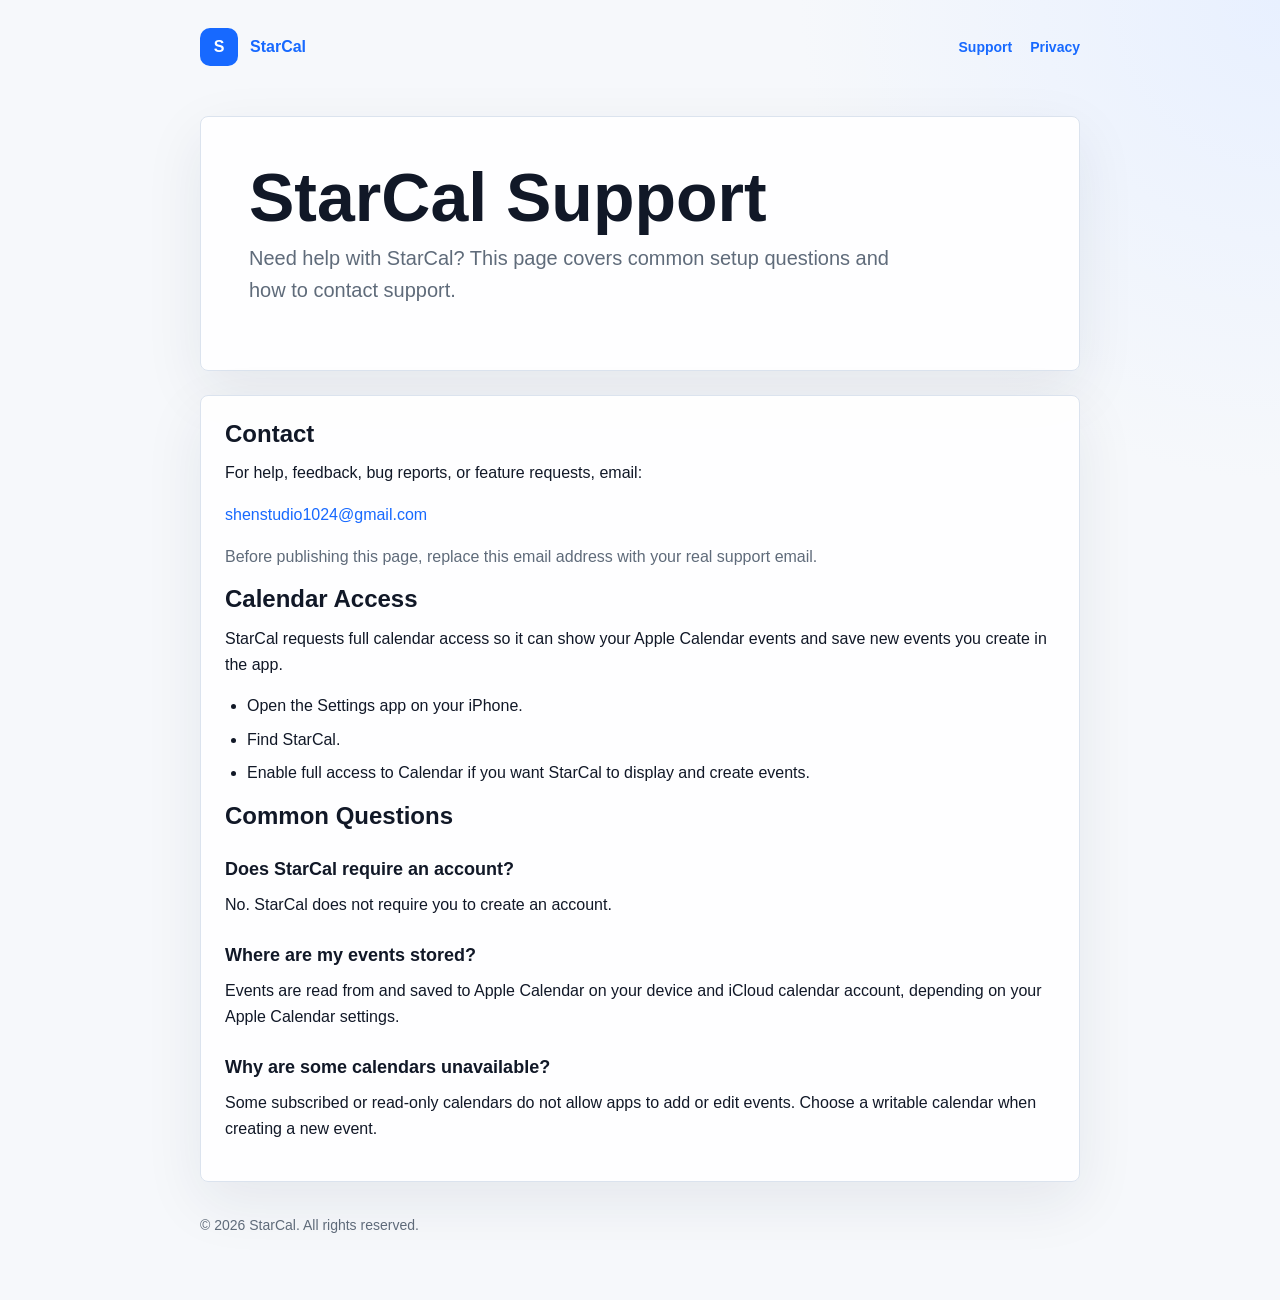
==== support.html @ 609b14b9 "Add StarCal support and privacy pages" ====
<!doctype html>
<html lang="en">
  <head>
    <meta charset="utf-8">
    <meta name="viewport" content="width=device-width, initial-scale=1">
    <title>StarCal Support</title>
    <meta name="description" content="Support information for StarCal.">
    <link rel="stylesheet" href="styles.css">
  </head>
  <body>
    <header class="site-header">
      <a class="brand" href="index.html" aria-label="StarCal home">
        <span class="mark">S</span>
        <span>StarCal</span>
      </a>
      <nav aria-label="Site navigation">
        <a href="support.html">Support</a>
        <a href="privacy.html">Privacy</a>
      </nav>
    </header>

    <main>
      <section class="hero">
        <h1>StarCal Support</h1>
        <p class="lede">Need help with StarCal? This page covers common setup questions and how to contact support.</p>
      </section>

      <section class="card">
        <h2>Contact</h2>
        <p>For help, feedback, bug reports, or feature requests, email:</p>
        <p><a href="mailto:shenstudio1024@gmail.com">shenstudio1024@gmail.com</a></p>
        <p class="muted">Before publishing this page, replace this email address with your real support email.</p>

        <h2>Calendar Access</h2>
        <p>StarCal requests full calendar access so it can show your Apple Calendar events and save new events you create in the app.</p>
        <ul>
          <li>Open the Settings app on your iPhone.</li>
          <li>Find StarCal.</li>
          <li>Enable full access to Calendar if you want StarCal to display and create events.</li>
        </ul>

        <h2>Common Questions</h2>
        <h3>Does StarCal require an account?</h3>
        <p>No. StarCal does not require you to create an account.</p>

        <h3>Where are my events stored?</h3>
        <p>Events are read from and saved to Apple Calendar on your device and iCloud calendar account, depending on your Apple Calendar settings.</p>

        <h3>Why are some calendars unavailable?</h3>
        <p>Some subscribed or read-only calendars do not allow apps to add or edit events. Choose a writable calendar when creating a new event.</p>
      </section>
    </main>

    <footer class="site-footer">
      <p>© 2026 StarCal. All rights reserved.</p>
    </footer>
  </body>
</html>
---- styles.css ----
:root {
  color-scheme: light;
  --bg: #f6f8fb;
  --panel: #ffffff;
  --text: #111827;
  --muted: #5f6b7a;
  --line: #dbe3ee;
  --accent: #1769ff;
  --accent-soft: #e8f0ff;
  --max: 880px;
}

* {
  box-sizing: border-box;
}

body {
  margin: 0;
  background: radial-gradient(circle at top right, #e8f0ff 0, transparent 30rem), var(--bg);
  color: var(--text);
  font: 16px/1.6 -apple-system, BlinkMacSystemFont, "Segoe UI", sans-serif;
}

a {
  color: var(--accent);
  text-decoration: none;
}

a:hover {
  text-decoration: underline;
}

.site-header,
.site-footer,
main {
  width: min(var(--max), calc(100% - 40px));
  margin: 0 auto;
}

.site-header {
  display: flex;
  align-items: center;
  justify-content: space-between;
  padding: 28px 0 18px;
}

.brand {
  display: inline-flex;
  align-items: center;
  gap: 12px;
  font-weight: 800;
  letter-spacing: 0;
}

.mark {
  display: grid;
  place-items: center;
  width: 38px;
  height: 38px;
  border-radius: 10px;
  background: var(--accent);
  color: white;
  font-weight: 900;
}

nav {
  display: flex;
  gap: 18px;
  font-size: 14px;
  font-weight: 650;
}

.hero,
.card {
  background: color-mix(in srgb, var(--panel) 92%, transparent);
  border: 1px solid var(--line);
  border-radius: 8px;
  box-shadow: 0 20px 60px rgba(28, 42, 68, 0.08);
}

.hero {
  padding: 48px;
  margin: 32px 0 24px;
}

h1 {
  margin: 0 0 12px;
  font-size: clamp(38px, 8vw, 68px);
  line-height: 0.95;
  letter-spacing: 0;
}

h2 {
  margin: 0 0 12px;
  font-size: 24px;
  line-height: 1.2;
  letter-spacing: 0;
}

h3 {
  margin: 24px 0 8px;
  font-size: 18px;
}

p {
  margin: 0 0 16px;
}

.lede {
  max-width: 650px;
  color: var(--muted);
  font-size: 20px;
}

.actions {
  display: flex;
  flex-wrap: wrap;
  gap: 12px;
  margin-top: 28px;
}

.button {
  display: inline-flex;
  align-items: center;
  justify-content: center;
  min-height: 44px;
  padding: 0 18px;
  border-radius: 8px;
  background: var(--accent);
  color: white;
  font-weight: 750;
}

.button.secondary {
  background: var(--accent-soft);
  color: var(--accent);
}

.grid {
  display: grid;
  grid-template-columns: repeat(2, minmax(0, 1fr));
  gap: 16px;
  margin: 24px 0;
}

.card {
  padding: 24px;
}

.muted {
  color: var(--muted);
}

ul {
  padding-left: 22px;
  margin: 0 0 16px;
}

li + li {
  margin-top: 8px;
}

.site-footer {
  color: var(--muted);
  font-size: 14px;
  padding: 32px 0 48px;
}

@media (max-width: 720px) {
  .site-header {
    align-items: flex-start;
    flex-direction: column;
    gap: 16px;
  }

  nav {
    flex-wrap: wrap;
  }

  .hero {
    padding: 32px 24px;
  }

  .grid {
    grid-template-columns: 1fr;
  }
}
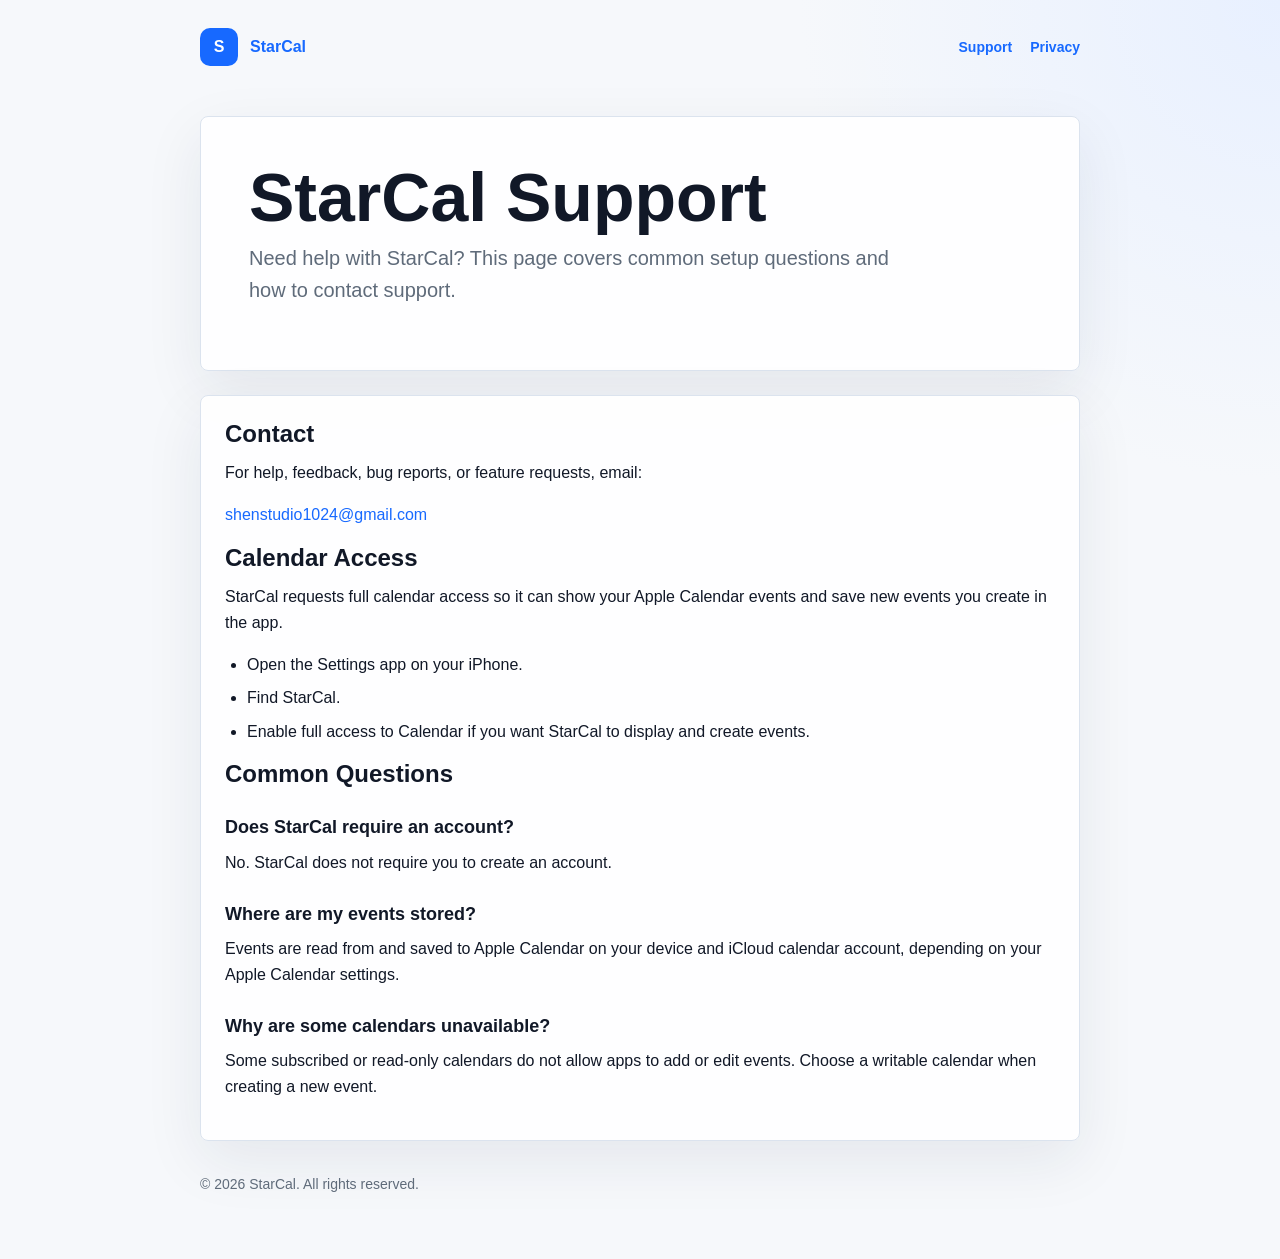
==== commit d4bdb031: "Clean support contact pages" ====
--- a/support.html
+++ b/support.html
@@ -29,7 +29,6 @@
         <h2>Contact</h2>
         <p>For help, feedback, bug reports, or feature requests, email:</p>
         <p><a href="mailto:shenstudio1024@gmail.com">shenstudio1024@gmail.com</a></p>
-        <p class="muted">Before publishing this page, replace this email address with your real support email.</p>
 
         <h2>Calendar Access</h2>
         <p>StarCal requests full calendar access so it can show your Apple Calendar events and save new events you create in the app.</p>
